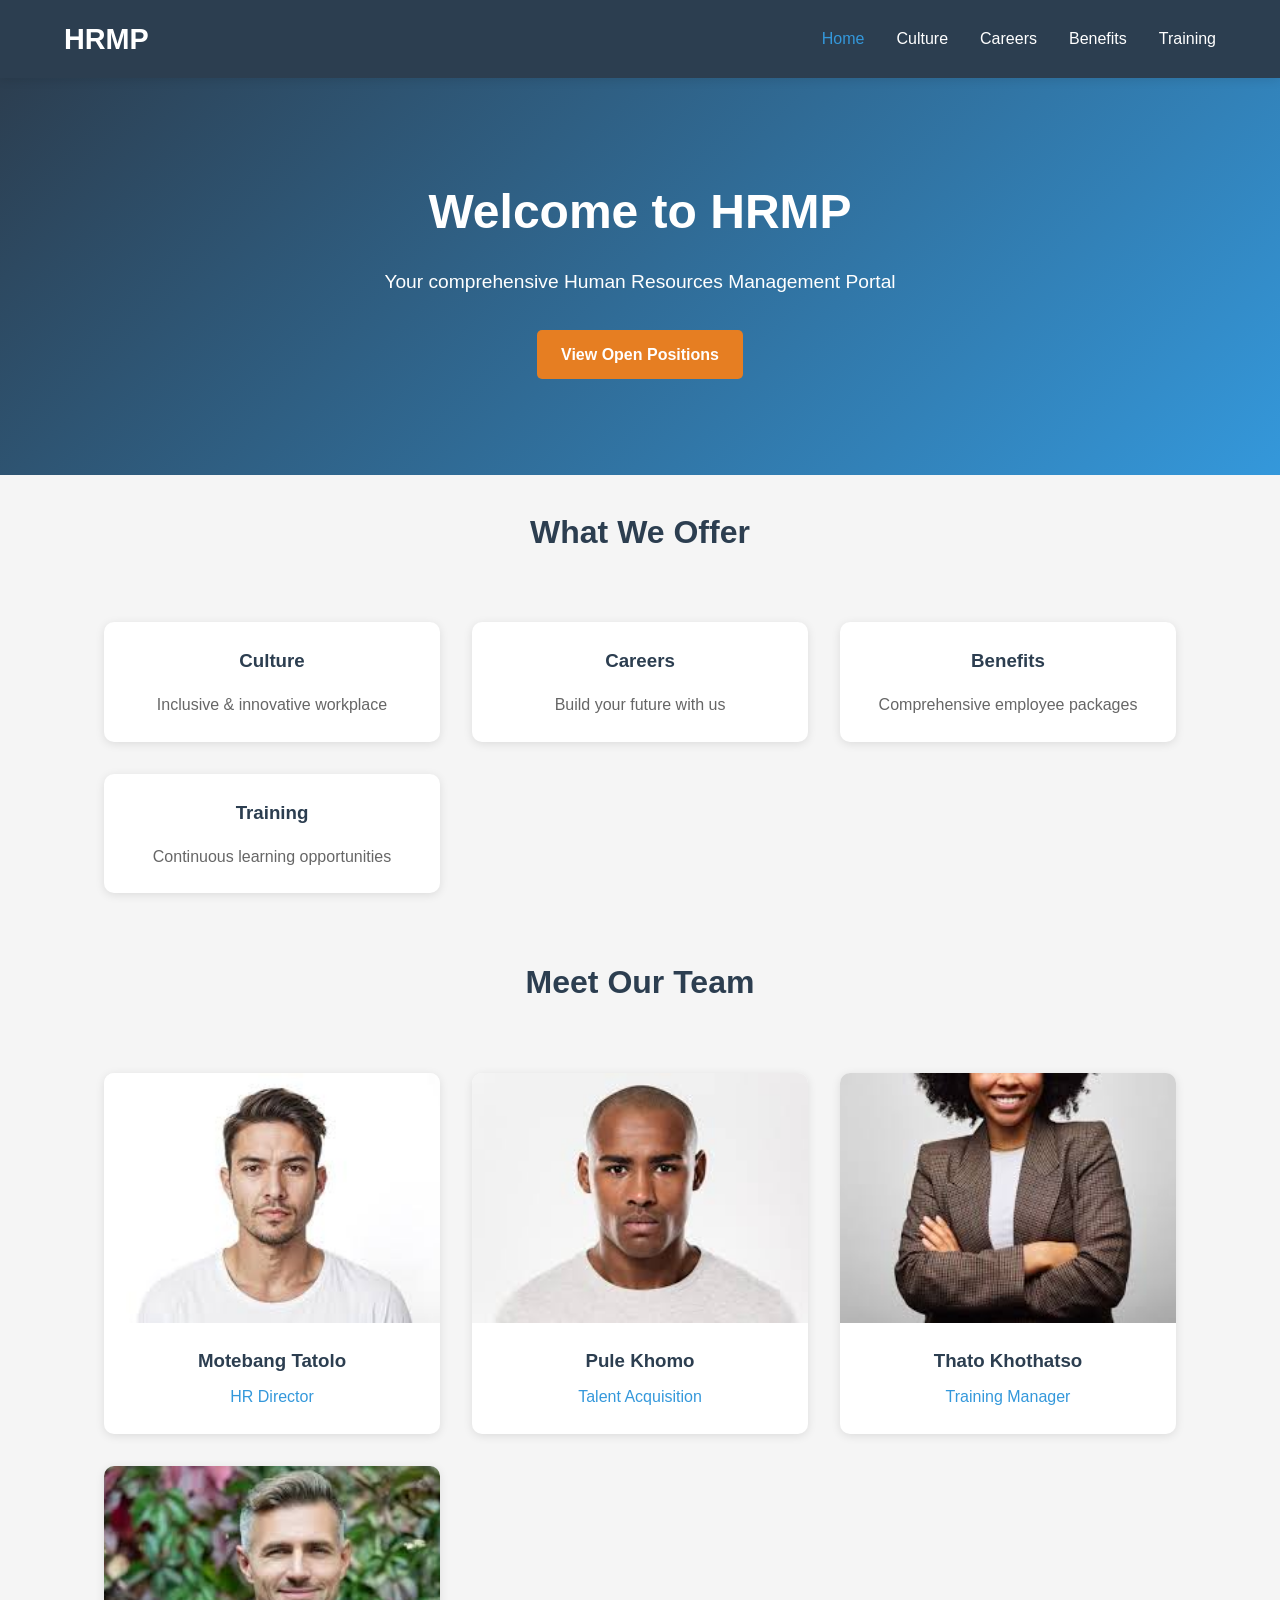
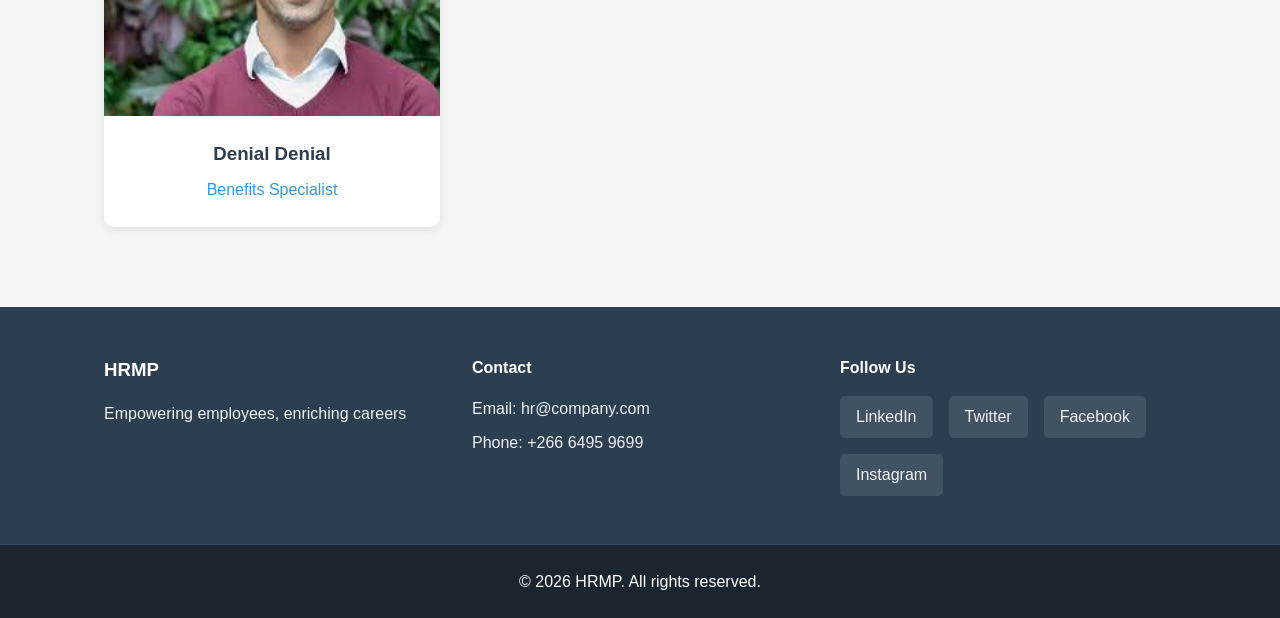
==== index.html @ 978f9408 "Initial commit" ====
<!DOCTYPE html>
<html lang="en">
<head>
  <meta charset="UTF-8">
  <meta name="viewport" content="width=device-width, initial-scale=1.0">
  <title>HRMP | Home - Human Resources Management Portal</title>
  <link rel="stylesheet" href="css/style.css">
</head>
<body>
  <header>
    <nav class="navbar">
      <h1 class="logo">HRMP</h1>
      <ul class="nav-links">
        <li><a href="index.html" class="active">Home</a></li>
        <li><a href="pages/culture.html">Culture</a></li>
        <li><a href="pages/careers.html">Careers</a></li>
        <li><a href="pages/benefits.html">Benefits</a></li>
        <li><a href="pages/training.html">Training</a></li>
      </ul>
      <button class="hamburger">☰</button>
    </nav>
  </header>

  <main>
    <section class="hero">
      <h1>Welcome to HRMP</h1>
      <p>Your comprehensive Human Resources Management Portal</p>
      <a href="pages/careers.html" class="btn-primary">View Open Positions</a>
    </section>

    <section class="features">
      <h2>What We Offer</h2>
      <div class="features-grid">
        <div class="card"><h3>Culture</h3><p>Inclusive & innovative workplace</p></div>
        <div class="card"><h3>Careers</h3><p>Build your future with us</p></div>
        <div class="card"><h3>Benefits</h3><p>Comprehensive employee packages</p></div>
        <div class="card"><h3>Training</h3><p>Continuous learning opportunities</p></div>
      </div>
    </section>

    <section class="staff">
      <h2>Meet Our Team</h2>
      <div class="staff-grid">
        <div class="staff-card"><img src="images/staff1.jpg" alt="Motebang Tatolo - HR Director" onerror="this.src='https://via.placeholder.com/300x300?text=Motebang+Tatolo'"><h3>Motebang Tatolo</h3><p>HR Director</p></div>
        <div class="staff-card"><img src="images/staff2.jpg" alt="Pule Khomo - Talent Acquisition" onerror="this.src='https://via.placeholder.com/300x300?text=Pule+Khomo'"><h3>Pule Khomo</h3><p>Talent Acquisition</p></div>
        <div class="staff-card"><img src="images/staff3.jpg" alt="Thato Khothatso - Training Manager" onerror="this.src='https://via.placeholder.com/300x300?text=Thato+Khothatso'"><h3>Thato Khothatso</h3><p>Training Manager</p></div>
        <div class="staff-card"><img src="images/staff4.jpg" alt="Denial Denial - Benefits Specialist" onerror="this.src='https://via.placeholder.com/300x300?text=Denial+Denial'"><h3>Denial Denial</h3><p>Benefits Specialist</p></div>
      </div>
    </section>
  </main>

  <footer>
    <div class="footer-content">
      <div class="footer-section">
        <h3>HRMP</h3>
        <p>Empowering employees, enriching careers</p>
      </div>
      <div class="footer-section">
        <h4>Contact</h4>
        <p>Email: hr@company.com</p>
        <p>Phone: +266 6495 9699</p>
      </div>
      <div class="footer-section">
        <h4>Follow Us</h4>
        <div class="social-links">
          <a href="#">LinkedIn</a>
          <a href="#">Twitter</a>
          <a href="#">Facebook</a>
          <a href="#">Instagram</a>
        </div>
      </div>
    </div>
    <div class="footer-bottom">
      <p>&copy; 2026 HRMP. All rights reserved.</p>
    </div>
  </footer>

  <script>
    const hamburger = document.querySelector('.hamburger');
    const navLinks = document.querySelector('.nav-links');
    hamburger.addEventListener('click', () => navLinks.classList.toggle('active'));
  </script>
</body>
</html>
---- css/style.css ----
/* HRMP - Clean & Simple Stylesheet */

/* Reset & Base */
* {
  margin: 0;
  padding: 0;
  box-sizing: border-box;
}

body {
  font-family: 'Segoe UI', Tahoma, Geneva, Verdana, sans-serif;
  line-height: 1.6;
  color: #333;
  background: #f5f5f5;
}

/* Navigation */
.navbar {
  display: flex;
  justify-content: space-between;
  align-items: center;
  padding: 1rem 5%;
  background: #2c3e50;
  color: white;
  position: sticky;
  top: 0;
  z-index: 1000;
  box-shadow: 0 2px 10px rgba(0,0,0,0.1);
}

.logo {
  font-size: 1.8rem;
  font-weight: 700;
}

.nav-links {
  display: flex;
  list-style: none;
  gap: 2rem;
}

.nav-links a {
  color: white;
  text-decoration: none;
  font-weight: 500;
  transition: color 0.3s;
}

.nav-links a:hover,
.nav-links a.active {
  color: #3498db;
}

.hamburger {
  display: none;
  font-size: 1.5rem;
  background: none;
  border: none;
  color: white;
  cursor: pointer;
}

/* Buttons */
.btn-primary, .btn-secondary, .btn-apply {
  display: inline-block;
  padding: 0.75rem 1.5rem;
  border-radius: 5px;
  font-weight: bold;
  text-decoration: none;
  border: none;
  cursor: pointer;
  transition: background 0.3s;
}

.btn-primary {
  background: #e67e22;
  color: white;
}

.btn-primary:hover {
  background: #d35400;
}

.btn-secondary {
  background: #3498db;
  color: white;
}

.btn-secondary:hover {
  background: #2980b9;
}

.btn-apply {
  background: #3498db;
  color: white;
  padding: 0.5rem 1.2rem;
  font-size: 0.9rem;
}

.btn-apply:hover {
  background: #2980b9;
}

/* Section Headings */
section h2 {
  text-align: center;
  font-size: 2rem;
  margin: 2rem 0;
  color: #2c3e50;
}

/* Hero Section */
.hero {
  background: linear-gradient(135deg, #2c3e50, #3498db);
  color: white;
  text-align: center;
  padding: 6rem 2rem;
}

.hero h1 {
  font-size: 3rem;
  margin-bottom: 1rem;
}

.hero p {
  font-size: 1.2rem;
  margin-bottom: 2rem;
}

/* Page Header */
.page-header {
  background: linear-gradient(135deg, #2c3e50, #3498db);
  color: white;
  text-align: center;
  padding: 4rem 2rem;
}

.page-header h1 {
  font-size: 2.5rem;
  margin-bottom: 1rem;
}

.page-header p {
  font-size: 1.1rem;
}

/* Grid Layouts */
.features-grid,
.staff-grid,
.values-grid,
.benefits-grid,
.programs-grid,
.gallery-grid,
.highlights-grid {
  display: grid;
  grid-template-columns: repeat(auto-fit, minmax(280px, 1fr));
  gap: 2rem;
  padding: 2rem 5%;
  max-width: 1200px;
  margin: 0 auto;
}

/* Cards */
.card,
.staff-card,
.value-card,
.benefit-card,
.program-card,
.highlight-card {
  background: white;
  border-radius: 10px;
  padding: 1.5rem;
  text-align: center;
  transition: transform 0.3s;
  box-shadow: 0 2px 10px rgba(0,0,0,0.1);
}

.card:hover,
.staff-card:hover,
.value-card:hover,
.benefit-card:hover,
.program-card:hover {
  transform: translateY(-5px);
  box-shadow: 0 5px 15px rgba(0,0,0,0.15);
}

.card h3,
.staff-card h3,
.value-card h3,
.benefit-card h3,
.program-card h3 {
  margin-bottom: 1rem;
  color: #2c3e50;
}

.card p,
.value-card p,
.benefit-card p,
.program-card p {
  color: #666;
}

/* Staff Cards */
.staff-card {
  padding: 0;
  overflow: hidden;
}

.staff-card img {
  width: 100%;
  height: 250px;
  object-fit: cover;
}

.staff-card h3 {
  margin: 1rem 0 0.5rem;
}

.staff-card p {
  padding-bottom: 1.5rem;
  color: #3498db;
  font-weight: 500;
}

/* Value Cards */
.value-card h3 {
  color: #3498db;
}

/* Program Cards */
.program-card ul {
  margin-top: 1rem;
  padding-left: 1.5rem;
  text-align: left;
}

.program-card li {
  margin-bottom: 0.5rem;
  color: #666;
}

/* Video Section */
.culture-video,
.training-video {
  padding: 4rem 5%;
  background: #f8f9fa;
  text-align: center;
}

.video-container {
  position: relative;
  padding-bottom: 56.25%;
  height: 0;
  max-width: 800px;
  margin: 0 auto;
  border-radius: 10px;
  overflow: hidden;
}

.video-container iframe {
  position: absolute;
  top: 0;
  left: 0;
  width: 100%;
  height: 100%;
}

.video-caption {
  margin-top: 1rem;
  color: #7f8c8d;
}

/* Job Listings */
.job-listings {
  padding: 4rem 5%;
  background: white;
}

.job-list {
  max-width: 1000px;
  margin: 0 auto;
}

.job-item {
  background: #f8f9fa;
  padding: 1.5rem;
  margin-bottom: 1.5rem;
  border-radius: 10px;
  display: flex;
  justify-content: space-between;
  align-items: flex-start;
  gap: 1.5rem;
  transition: all 0.3s;
}

.job-item:hover {
  transform: translateX(5px);
  box-shadow: 0 2px 10px rgba(0,0,0,0.1);
  background: white;
}

.job-info {
  flex: 1;
}

.job-info h3 {
  color: #2c3e50;
  margin-bottom: 0.5rem;
}

.job-type {
  color: #3498db;
  font-weight: 500;
  margin-bottom: 0.75rem;
  font-size: 0.9rem;
}

.job-description {
  color: #555;
  margin-bottom: 0.75rem;
}

.job-requirements {
  color: #7f8c8d;
  font-size: 0.9rem;
  margin-top: 0.5rem;
}

/* Recruitment Process */
.recruitment-process {
  padding: 4rem 5%;
  background: #f8f9fa;
}

.process-steps {
  display: flex;
  justify-content: space-between;
  flex-wrap: wrap;
  gap: 1.5rem;
  max-width: 1200px;
  margin: 0 auto;
}

.step {
  flex: 1;
  min-width: 180px;
  text-align: center;
  background: white;
  padding: 1.5rem;
  border-radius: 10px;
  transition: transform 0.3s;
  box-shadow: 0 2px 10px rgba(0,0,0,0.05);
}

.step:hover {
  transform: translateY(-5px);
  box-shadow: 0 5px 15px rgba(0,0,0,0.1);
}

.step-number {
  width: 50px;
  height: 50px;
  background: #3498db;
  color: white;
  border-radius: 50%;
  display: flex;
  align-items: center;
  justify-content: center;
  margin: 0 auto 1rem;
  font-weight: bold;
  font-size: 1.2rem;
}

.step h3 {
  margin-bottom: 0.75rem;
  color: #2c3e50;
  font-size: 1rem;
}

.step p {
  color: #7f8c8d;
  font-size: 0.85rem;
}

/* Two Column Lists */
.benefits-details {
  padding: 4rem 5%;
  background: #f8f9fa;
}

.perks-list {
  column-count: 2;
  column-gap: 2rem;
  list-style: none;
  max-width: 1000px;
  margin: 0 auto;
  padding: 0;
}

.perks-list li {
  background: white;
  margin-bottom: 1rem;
  padding: 1rem;
  border-radius: 8px;
  break-inside: avoid;
  color: #555;
}

/* Policy Links */
.policy-links {
  padding: 4rem 5%;
  background: white;
  text-align: center;
}

.policy-list {
  display: flex;
  justify-content: center;
  gap: 1rem;
  flex-wrap: wrap;
  max-width: 1000px;
  margin: 0 auto;
}

.policy-link {
  display: inline-block;
  padding: 0.8rem 1.5rem;
  background: #f8f9fa;
  color: #2c3e50;
  text-decoration: none;
  border-radius: 5px;
  transition: all 0.3s;
}

.policy-link:hover {
  background: #3498db;
  color: white;
}

/* Resources */
.learning-resources {
  padding: 4rem 5%;
  background: white;
  text-align: center;
}

.resources-grid {
  display: flex;
  justify-content: center;
  gap: 1rem;
  flex-wrap: wrap;
  max-width: 900px;
  margin: 0 auto;
}

.resource-link {
  display: inline-block;
  padding: 0.8rem 1.5rem;
  background: #f8f9fa;
  color: #2c3e50;
  text-decoration: none;
  border-radius: 5px;
  transition: all 0.3s;
}

.resource-link:hover {
  background: #3498db;
  color: white;
}

/* Training List */
.upcoming-training {
  padding: 4rem 5%;
  background: #f8f9fa;
}

.training-list {
  max-width: 800px;
  margin: 0 auto;
}

.training-item {
  background: white;
  padding: 1rem;
  margin-bottom: 1rem;
  border-radius: 8px;
  display: flex;
  justify-content: space-between;
  align-items: center;
  flex-wrap: wrap;
  gap: 1rem;
}

.training-item strong {
  color: #2c3e50;
}

.training-item span {
  color: #7f8c8d;
  font-size: 0.9rem;
}

/* FAQ */
.benefits-faq {
  padding: 4rem 5%;
  background: #f8f9fa;
}

.faq-list {
  max-width: 800px;
  margin: 0 auto;
}

.faq-item {
  background: white;
  padding: 1.2rem;
  margin-bottom: 1rem;
  border-radius: 8px;
}

.faq-item h3 {
  color: #3498db;
  margin-bottom: 0.5rem;
  font-size: 1rem;
}

.faq-item p {
  color: #666;
}

/* Gallery */
.workplace-gallery {
  padding: 4rem 5%;
  background: white;
}

.gallery-grid {
  display: grid;
  grid-template-columns: repeat(auto-fit, minmax(280px, 1fr));
  gap: 1.5rem;
}

.gallery-grid img {
  width: 100%;
  height: 250px;
  object-fit: cover;
  border-radius: 10px;
}

/* Footer */
footer {
  background: #2c3e50;
  color: white;
  margin-top: 3rem;
}

.footer-content {
  display: grid;
  grid-template-columns: repeat(auto-fit, minmax(250px, 1fr));
  gap: 2rem;
  padding: 3rem 5%;
  max-width: 1200px;
  margin: 0 auto;
}

.footer-section h3,
.footer-section h4 {
  margin-bottom: 1rem;
}

.footer-section p {
  margin: 0.5rem 0;
  color: #ecf0f1;
}

.footer-section ul {
  list-style: none;
}

.footer-section ul li {
  margin-bottom: 0.5rem;
}

.footer-section a {
  color: #ecf0f1;
  text-decoration: none;
}

.footer-section a:hover {
  color: #3498db;
}

.social-links {
  display: flex;
  gap: 1rem;
  flex-wrap: wrap;
}

.social-links a {
  padding: 0.5rem 1rem;
  background: rgba(255,255,255,0.1);
  border-radius: 5px;
}

.social-links a:hover {
  background: #3498db;
  color: white;
}

.footer-bottom {
  text-align: center;
  padding: 1.5rem;
  background: #1a252f;
  border-top: 1px solid #34495e;
}

/* Responsive Design */
@media (max-width: 768px) {
  .nav-links {
    display: none;
    position: absolute;
    top: 70px;
    left: 0;
    width: 100%;
    background: #2c3e50;
    flex-direction: column;
    padding: 1rem;
    text-align: center;
    gap: 1rem;
  }

  .nav-links.active {
    display: flex;
  }

  .hamburger {
    display: block;
  }

  .hero h1 {
    font-size: 2rem;
  }

  .hero {
    padding: 3rem 1rem;
  }

  .page-header h1 {
    font-size: 1.8rem;
  }

  .page-header {
    padding: 3rem 1rem;
  }

  section h2 {
    font-size: 1.5rem;
  }

  .job-item {
    flex-direction: column;
    align-items: stretch;
  }

  .btn-apply {
    text-align: center;
  }

  .process-steps {
    flex-direction: column;
  }

  .step {
    min-width: auto;
  }

  .perks-list {
    column-count: 1;
  }

  .training-item {
    flex-direction: column;
    text-align: center;
  }

  .policy-list,
  .resources-grid {
    flex-direction: column;
    align-items: center;
  }

  .policy-link,
  .resource-link {
    width: 100%;
    max-width: 250px;
    text-align: center;
  }

  .footer-content {
    grid-template-columns: 1fr;
    text-align: center;
  }

  .social-links {
    justify-content: center;
  }
}

@media (max-width: 480px) {
  .hero h1 {
    font-size: 1.5rem;
  }

  .hero p {
    font-size: 1rem;
  }

  .page-header h1 {
    font-size: 1.5rem;
  }

  .features-grid,
  .staff-grid,
  .values-grid,
  .benefits-grid,
  .programs-grid {
    grid-template-columns: 1fr;
    gap: 1rem;
  }

  .staff-card img {
    height: 200px;
  }
}
/* Application Form Container - Hidden by default */
.application-form-container {
  display: none;
  background: rgba(0,0,0,0.5);
  position: fixed;
  top: 0;
  left: 0;
  width: 100%;
  height: 100%;
  z-index: 2000;
  justify-content: center;
  align-items: center;
}

/* Target each form container by ID to show when linked */
#application-senior-software-engineer:target,
#application-hr-business-partner:target,
#application-marketing-specialist:target,
#application-product-manager:target,
#application-data-analyst:target,
#application-ux-ui-designer:target {
  display: flex;
}

/* Form Wrapper */
.application-form-wrapper {
  background: white;
  border-radius: 15px;
  width: 90%;
  max-width: 500px;
  max-height: 90vh;
  overflow-y: auto;
  box-shadow: 0 10px 40px rgba(0,0,0,0.2);
}

.form-header {
  display: flex;
  justify-content: space-between;
  align-items: center;
  padding: 1.5rem;
  background: #2c3e50;
  color: white;
  border-radius: 15px 15px 0 0;
}

.form-header h3 {
  margin: 0;
  color: white;
}

.close-form {
  color: white;
  text-decoration: none;
  font-size: 1.5rem;
  transition: transform 0.2s;
}

.close-form:hover {
  transform: scale(1.2);
}

.application-form {
  padding: 1.5rem;
}

.application-form .form-group {
  margin-bottom: 1.2rem;
}

.application-form label {
  display: block;
  margin-bottom: 0.5rem;
  font-weight: 500;
  color: #2c3e50;
}

.application-form input,
.application-form select {
  width: 100%;
  padding: 0.75rem;
  border: 1px solid #ddd;
  border-radius: 8px;
  font-size: 1rem;
}

.application-form input:focus,
.application-form select:focus {
  outline: none;
  border-color: #3498db;
}

.submit-btn {
  width: 100%;
  margin-top: 0.5rem;
}

.form-note {
  text-align: center;
  margin-top: 1rem;
  font-size: 0.85rem;
  color: #7f8c8d;
}

/* Responsive */
@media (max-width: 768px) {
  .application-form-wrapper {
    width: 95%;
    margin: 1rem;
  }
  
  .form-header {
    padding: 1rem;
  }
  
  .application-form {
    padding: 1rem;
  }
}
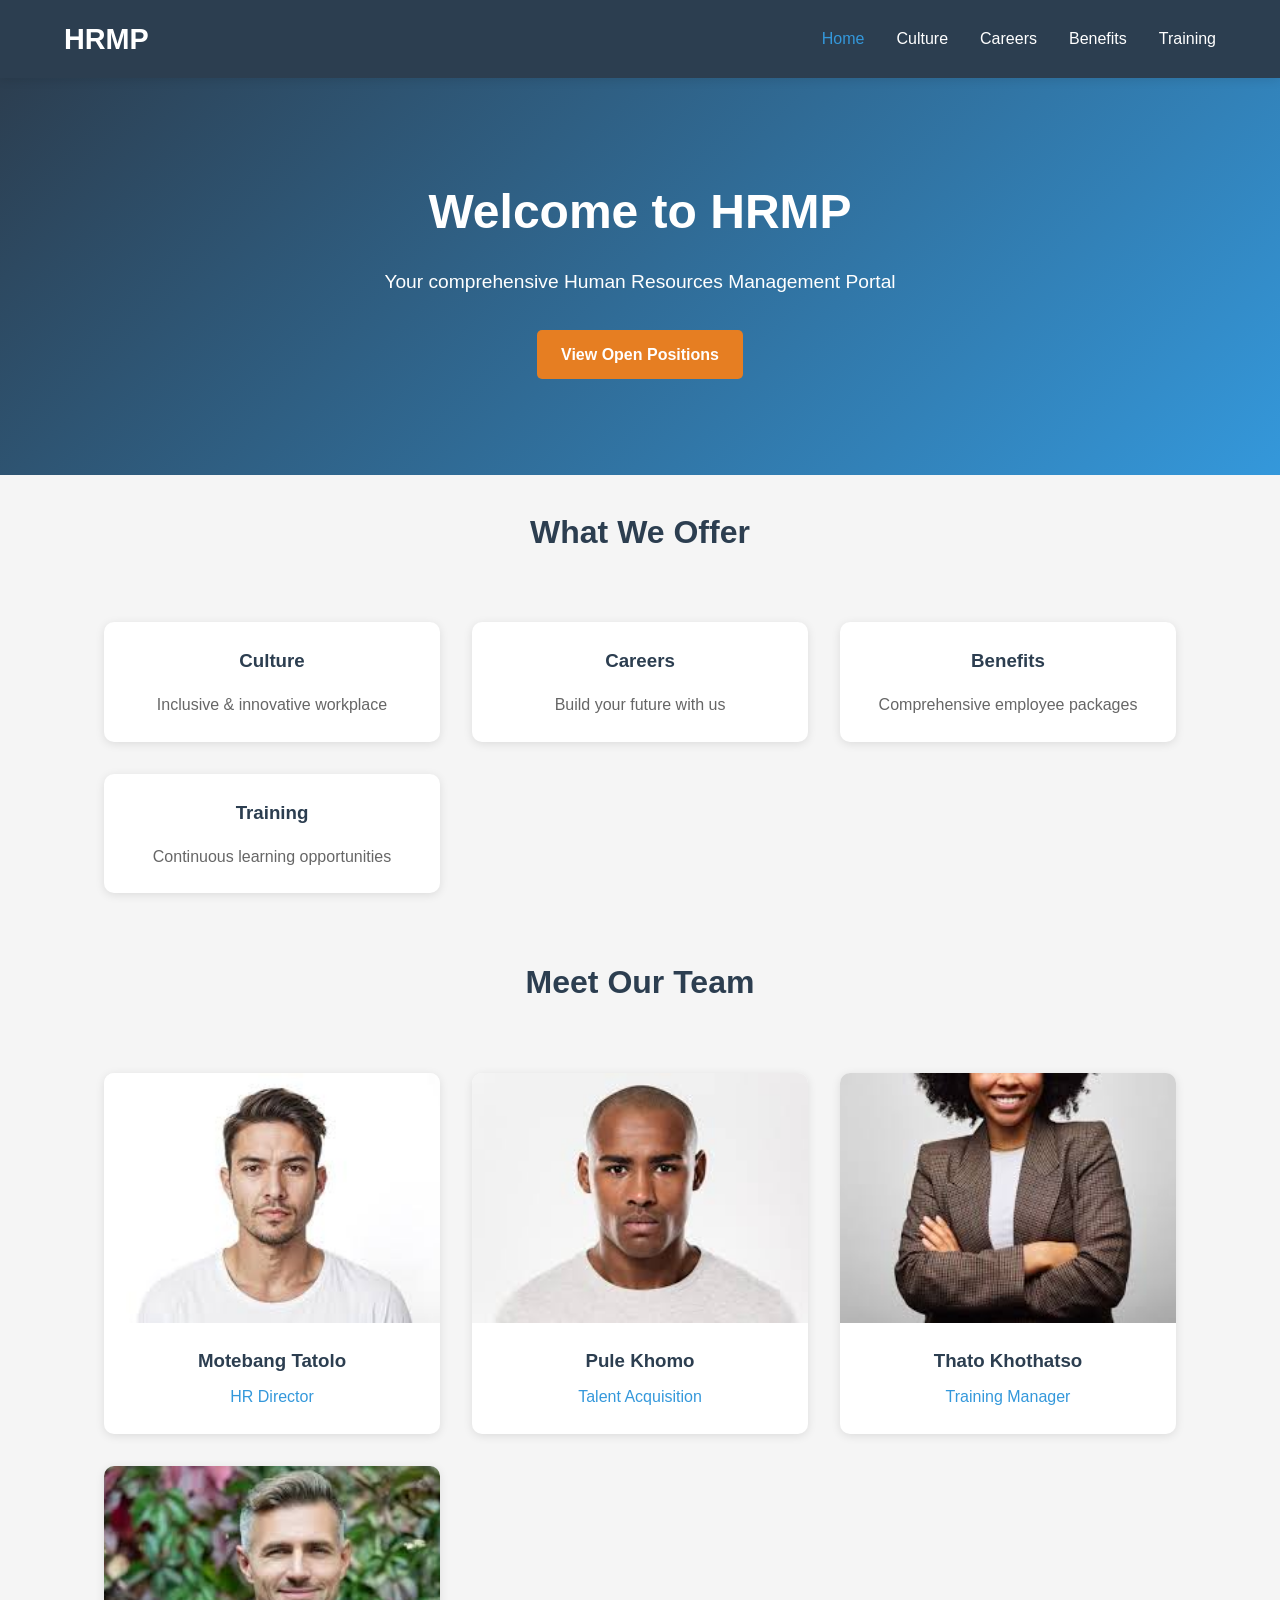
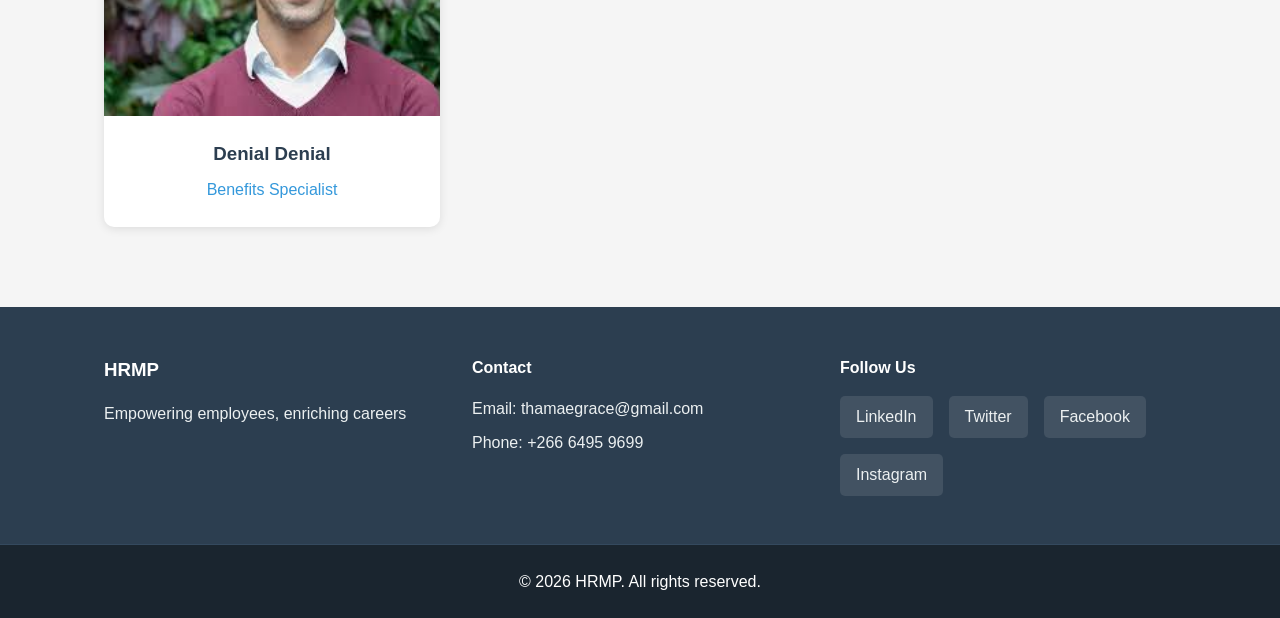
==== commit 87e960e8: "your message" ====
--- a/index.html
+++ b/index.html
@@ -57,7 +57,7 @@
       </div>
       <div class="footer-section">
         <h4>Contact</h4>
-        <p>Email: hr@company.com</p>
+        <p>Email: thamaegrace@gmail.com</p>
         <p>Phone: +266 6495 9699</p>
       </div>
       <div class="footer-section">
--- a/css/style.css
+++ b/css/style.css
@@ -1,4 +1,4 @@
-/* HRMP - Clean & Simple Stylesheet */
+/* HRMP - Complete Stylesheet */
 
 /* Reset & Base */
 * {
@@ -81,24 +81,18 @@
   background: #d35400;
 }
 
-.btn-secondary {
+.btn-secondary, .btn-apply {
   background: #3498db;
   color: white;
 }
 
-.btn-secondary:hover {
+.btn-secondary:hover, .btn-apply:hover {
   background: #2980b9;
 }
 
 .btn-apply {
-  background: #3498db;
-  color: white;
   padding: 0.5rem 1.2rem;
   font-size: 0.9rem;
-}
-
-.btn-apply:hover {
-  background: #2980b9;
 }
 
 /* Section Headings */
@@ -109,49 +103,40 @@
   color: #2c3e50;
 }
 
-/* Hero Section */
-.hero {
+/* Hero & Page Header */
+.hero, .page-header {
   background: linear-gradient(135deg, #2c3e50, #3498db);
   color: white;
   text-align: center;
   padding: 6rem 2rem;
 }
 
-.hero h1 {
+.page-header {
+  padding: 4rem 2rem;
+}
+
+.hero h1, .page-header h1 {
   font-size: 3rem;
   margin-bottom: 1rem;
 }
 
-.hero p {
+.page-header h1 {
+  font-size: 2.5rem;
+}
+
+.hero p, .page-header p {
   font-size: 1.2rem;
   margin-bottom: 2rem;
 }
 
-/* Page Header */
-.page-header {
-  background: linear-gradient(135deg, #2c3e50, #3498db);
-  color: white;
-  text-align: center;
-  padding: 4rem 2rem;
-}
-
-.page-header h1 {
-  font-size: 2.5rem;
-  margin-bottom: 1rem;
-}
-
 .page-header p {
+  margin-bottom: 0;
   font-size: 1.1rem;
 }
 
 /* Grid Layouts */
-.features-grid,
-.staff-grid,
-.values-grid,
-.benefits-grid,
-.programs-grid,
-.gallery-grid,
-.highlights-grid {
+.features-grid, .staff-grid, .values-grid, .benefits-grid, 
+.programs-grid, .gallery-grid, .highlights-grid {
   display: grid;
   grid-template-columns: repeat(auto-fit, minmax(280px, 1fr));
   gap: 2rem;
@@ -161,12 +146,7 @@
 }
 
 /* Cards */
-.card,
-.staff-card,
-.value-card,
-.benefit-card,
-.program-card,
-.highlight-card {
+.card, .staff-card, .value-card, .benefit-card, .program-card, .highlight-card {
   background: white;
   border-radius: 10px;
   padding: 1.5rem;
@@ -175,28 +155,18 @@
   box-shadow: 0 2px 10px rgba(0,0,0,0.1);
 }
 
-.card:hover,
-.staff-card:hover,
-.value-card:hover,
-.benefit-card:hover,
-.program-card:hover {
+.card:hover, .staff-card:hover, .value-card:hover, 
+.benefit-card:hover, .program-card:hover {
   transform: translateY(-5px);
   box-shadow: 0 5px 15px rgba(0,0,0,0.15);
 }
 
-.card h3,
-.staff-card h3,
-.value-card h3,
-.benefit-card h3,
-.program-card h3 {
+.card h3, .staff-card h3, .value-card h3, .benefit-card h3, .program-card h3 {
   margin-bottom: 1rem;
   color: #2c3e50;
 }
 
-.card p,
-.value-card p,
-.benefit-card p,
-.program-card p {
+.card p, .value-card p, .benefit-card p, .program-card p {
   color: #666;
 }
 
@@ -240,8 +210,7 @@
 }
 
 /* Video Section */
-.culture-video,
-.training-video {
+.culture-video, .training-video {
   padding: 4rem 5%;
   background: #f8f9fa;
   text-align: center;
@@ -255,6 +224,7 @@
   margin: 0 auto;
   border-radius: 10px;
   overflow: hidden;
+  box-shadow: 0 5px 20px rgba(0,0,0,0.1);
 }
 
 .video-container iframe {
@@ -295,8 +265,8 @@
 
 .job-item:hover {
   transform: translateX(5px);
+  background: white;
   box-shadow: 0 2px 10px rgba(0,0,0,0.1);
-  background: white;
 }
 
 .job-info {
@@ -406,14 +376,21 @@
   color: #555;
 }
 
-/* Policy Links */
+/* Policy & Resources Links */
+.policy-links, .learning-resources {
+  padding: 4rem 5%;
+  text-align: center;
+}
+
 .policy-links {
-  padding: 4rem 5%;
-  background: white;
-  text-align: center;
-}
-
-.policy-list {
+  background: white;
+}
+
+.learning-resources {
+  background: white;
+}
+
+.policy-list, .resources-grid {
   display: flex;
   justify-content: center;
   gap: 1rem;
@@ -422,7 +399,7 @@
   margin: 0 auto;
 }
 
-.policy-link {
+.policy-link, .resource-link {
   display: inline-block;
   padding: 0.8rem 1.5rem;
   background: #f8f9fa;
@@ -432,38 +409,7 @@
   transition: all 0.3s;
 }
 
-.policy-link:hover {
-  background: #3498db;
-  color: white;
-}
-
-/* Resources */
-.learning-resources {
-  padding: 4rem 5%;
-  background: white;
-  text-align: center;
-}
-
-.resources-grid {
-  display: flex;
-  justify-content: center;
-  gap: 1rem;
-  flex-wrap: wrap;
-  max-width: 900px;
-  margin: 0 auto;
-}
-
-.resource-link {
-  display: inline-block;
-  padding: 0.8rem 1.5rem;
-  background: #f8f9fa;
-  color: #2c3e50;
-  text-decoration: none;
-  border-radius: 5px;
-  transition: all 0.3s;
-}
-
-.resource-link:hover {
+.policy-link:hover, .resource-link:hover {
   background: #3498db;
   color: white;
 }
@@ -489,6 +435,12 @@
   align-items: center;
   flex-wrap: wrap;
   gap: 1rem;
+  transition: all 0.3s;
+}
+
+.training-item:hover {
+  transform: translateX(5px);
+  box-shadow: 0 2px 10px rgba(0,0,0,0.1);
 }
 
 .training-item strong {
@@ -516,6 +468,12 @@
   padding: 1.2rem;
   margin-bottom: 1rem;
   border-radius: 8px;
+  transition: all 0.3s;
+}
+
+.faq-item:hover {
+  transform: translateX(5px);
+  box-shadow: 0 2px 10px rgba(0,0,0,0.1);
 }
 
 .faq-item h3 {
@@ -532,12 +490,6 @@
 .workplace-gallery {
   padding: 4rem 5%;
   background: white;
-}
-
-.gallery-grid {
-  display: grid;
-  grid-template-columns: repeat(auto-fit, minmax(280px, 1fr));
-  gap: 1.5rem;
 }
 
 .gallery-grid img {
@@ -545,6 +497,108 @@
   height: 250px;
   object-fit: cover;
   border-radius: 10px;
+  transition: transform 0.3s;
+}
+
+.gallery-grid img:hover {
+  transform: scale(1.05);
+}
+
+/* Application Page Styles */
+.application-page {
+  padding: 3rem 5%;
+  background: #f8f9fa;
+  min-height: 70vh;
+}
+
+.application-container {
+  max-width: 800px;
+  margin: 0 auto;
+  background: white;
+  border-radius: 15px;
+  box-shadow: 0 5px 20px rgba(0,0,0,0.1);
+  overflow: hidden;
+}
+
+.job-summary {
+  background: #2c3e50;
+  color: white;
+  padding: 1.5rem;
+}
+
+.job-summary h3 {
+  margin-bottom: 1rem;
+  color: white;
+}
+
+.job-summary p {
+  margin: 0.5rem 0;
+  color: #ecf0f1;
+}
+
+.application-form-page {
+  padding: 2rem;
+}
+
+.form-row {
+  display: grid;
+  grid-template-columns: 1fr 1fr;
+  gap: 1.5rem;
+  margin-bottom: 1.2rem;
+}
+
+.form-group {
+  margin-bottom: 1.2rem;
+}
+
+.form-group label {
+  display: block;
+  margin-bottom: 0.5rem;
+  font-weight: 500;
+  color: #2c3e50;
+}
+
+.form-group input,
+.form-group select,
+.form-group textarea {
+  width: 100%;
+  padding: 0.75rem;
+  border: 1px solid #ddd;
+  border-radius: 8px;
+  font-size: 1rem;
+  font-family: inherit;
+}
+
+.form-group input:focus,
+.form-group select:focus,
+.form-group textarea:focus {
+  outline: none;
+  border-color: #3498db;
+}
+
+.submit-btn {
+  width: 100%;
+  background: #e67e22;
+  color: white;
+  padding: 0.9rem;
+  border: none;
+  border-radius: 8px;
+  font-size: 1rem;
+  font-weight: bold;
+  cursor: pointer;
+  margin-top: 1rem;
+  transition: background 0.3s;
+}
+
+.submit-btn:hover {
+  background: #d35400;
+}
+
+.form-note {
+  text-align: center;
+  margin-top: 1rem;
+  font-size: 0.8rem;
+  color: #7f8c8d;
 }
 
 /* Footer */
@@ -563,8 +617,7 @@
   margin: 0 auto;
 }
 
-.footer-section h3,
-.footer-section h4 {
+.footer-section h3, .footer-section h4 {
   margin-bottom: 1rem;
 }
 
@@ -584,6 +637,7 @@
 .footer-section a {
   color: #ecf0f1;
   text-decoration: none;
+  transition: color 0.3s;
 }
 
 .footer-section a:hover {
@@ -600,6 +654,7 @@
   padding: 0.5rem 1rem;
   background: rgba(255,255,255,0.1);
   border-radius: 5px;
+  transition: all 0.3s;
 }
 
 .social-links a:hover {
@@ -637,24 +692,26 @@
     display: block;
   }
 
+  .hero, .page-header {
+    padding: 3rem 1rem;
+  }
+
   .hero h1 {
     font-size: 2rem;
   }
 
-  .hero {
-    padding: 3rem 1rem;
-  }
-
   .page-header h1 {
     font-size: 1.8rem;
   }
 
-  .page-header {
-    padding: 3rem 1rem;
-  }
-
   section h2 {
     font-size: 1.5rem;
+  }
+
+  .features-grid, .staff-grid, .values-grid, 
+  .benefits-grid, .programs-grid {
+    grid-template-columns: 1fr;
+    gap: 1rem;
   }
 
   .job-item {
@@ -683,14 +740,12 @@
     text-align: center;
   }
 
-  .policy-list,
-  .resources-grid {
+  .policy-list, .resources-grid {
     flex-direction: column;
     align-items: center;
   }
 
-  .policy-link,
-  .resource-link {
+  .policy-link, .resource-link {
     width: 100%;
     max-width: 250px;
     text-align: center;
@@ -704,149 +759,39 @@
   .social-links {
     justify-content: center;
   }
+
+  .form-row {
+    grid-template-columns: 1fr;
+    gap: 0;
+  }
+  
+  .application-form-page {
+    padding: 1.5rem;
+  }
+  
+  .job-summary {
+    padding: 1rem;
+  }
 }
 
 @media (max-width: 480px) {
-  .hero h1 {
+  .hero h1, .page-header h1 {
     font-size: 1.5rem;
   }
 
-  .hero p {
+  .hero p, .page-header p {
     font-size: 1rem;
-  }
-
-  .page-header h1 {
-    font-size: 1.5rem;
-  }
-
-  .features-grid,
-  .staff-grid,
-  .values-grid,
-  .benefits-grid,
-  .programs-grid {
-    grid-template-columns: 1fr;
-    gap: 1rem;
   }
 
   .staff-card img {
     height: 200px;
   }
-}
-/* Application Form Container - Hidden by default */
-.application-form-container {
-  display: none;
-  background: rgba(0,0,0,0.5);
-  position: fixed;
-  top: 0;
-  left: 0;
-  width: 100%;
-  height: 100%;
-  z-index: 2000;
-  justify-content: center;
-  align-items: center;
-}
-
-/* Target each form container by ID to show when linked */
-#application-senior-software-engineer:target,
-#application-hr-business-partner:target,
-#application-marketing-specialist:target,
-#application-product-manager:target,
-#application-data-analyst:target,
-#application-ux-ui-designer:target {
-  display: flex;
-}
-
-/* Form Wrapper */
-.application-form-wrapper {
-  background: white;
-  border-radius: 15px;
-  width: 90%;
-  max-width: 500px;
-  max-height: 90vh;
-  overflow-y: auto;
-  box-shadow: 0 10px 40px rgba(0,0,0,0.2);
-}
-
-.form-header {
-  display: flex;
-  justify-content: space-between;
-  align-items: center;
-  padding: 1.5rem;
-  background: #2c3e50;
-  color: white;
-  border-radius: 15px 15px 0 0;
-}
-
-.form-header h3 {
-  margin: 0;
-  color: white;
-}
-
-.close-form {
-  color: white;
-  text-decoration: none;
-  font-size: 1.5rem;
-  transition: transform 0.2s;
-}
-
-.close-form:hover {
-  transform: scale(1.2);
-}
-
-.application-form {
-  padding: 1.5rem;
-}
-
-.application-form .form-group {
-  margin-bottom: 1.2rem;
-}
-
-.application-form label {
-  display: block;
-  margin-bottom: 0.5rem;
-  font-weight: 500;
-  color: #2c3e50;
-}
-
-.application-form input,
-.application-form select {
-  width: 100%;
-  padding: 0.75rem;
-  border: 1px solid #ddd;
-  border-radius: 8px;
-  font-size: 1rem;
-}
-
-.application-form input:focus,
-.application-form select:focus {
-  outline: none;
-  border-color: #3498db;
-}
-
-.submit-btn {
-  width: 100%;
-  margin-top: 0.5rem;
-}
-
-.form-note {
-  text-align: center;
-  margin-top: 1rem;
-  font-size: 0.85rem;
-  color: #7f8c8d;
-}
-
-/* Responsive */
-@media (max-width: 768px) {
-  .application-form-wrapper {
-    width: 95%;
-    margin: 1rem;
+
+  .application-page {
+    padding: 2rem 1rem;
   }
   
-  .form-header {
-    padding: 1rem;
-  }
-  
-  .application-form {
-    padding: 1rem;
+  .application-container {
+    border-radius: 10px;
   }
 }
